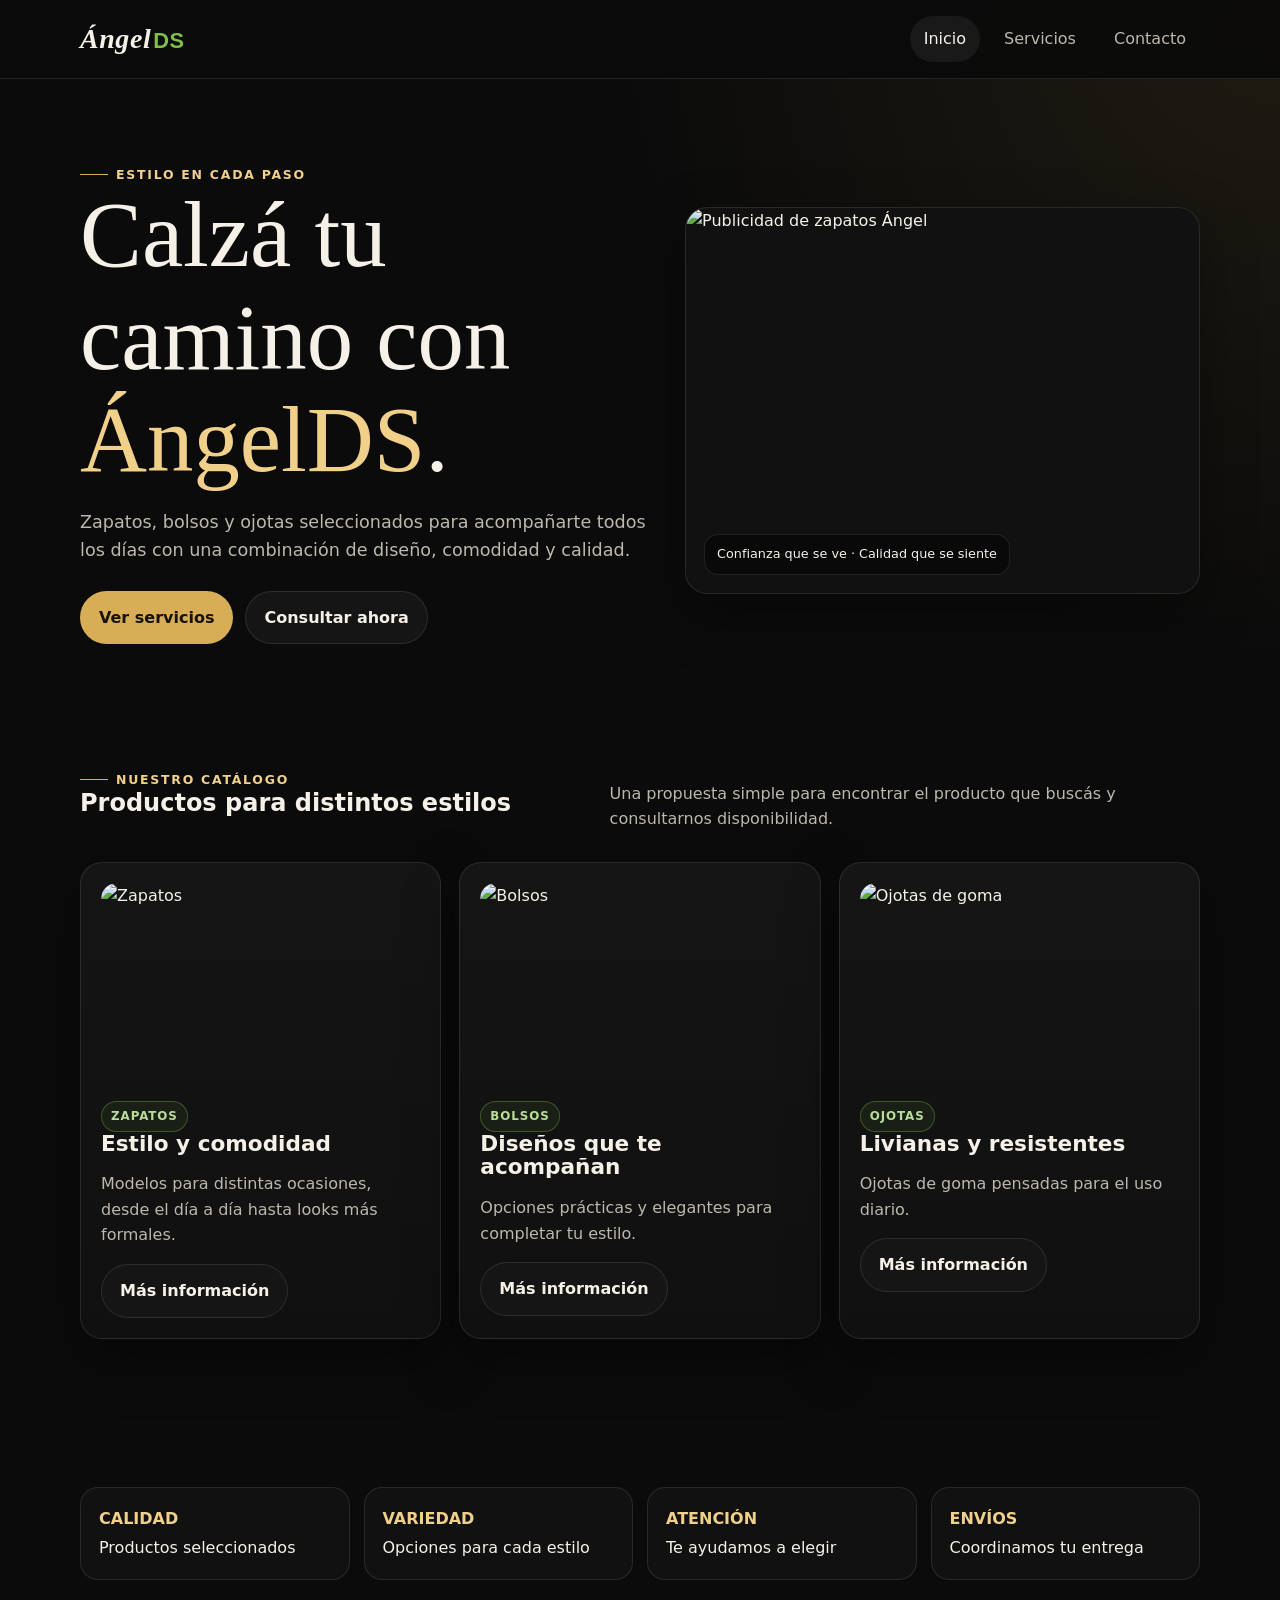
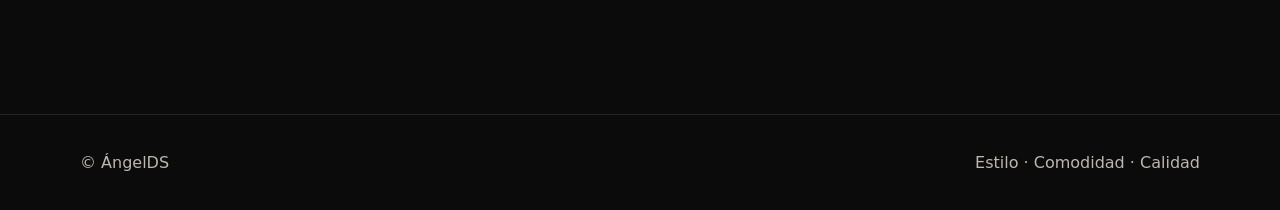
==== index.html @ 86d7da87 "Add files via upload" ====
<!doctype html><html lang="es"><head><meta charset="utf-8"><meta name="viewport" content="width=device-width,initial-scale=1"><meta name="description" content="ÁngelDS — zapatos, bolsos y ojotas. Estilo, comodidad y calidad."><title>ÁngelDS | Inicio</title><link rel="stylesheet" href="styles.css"></head><body>
<header class="site-header"><div class="container nav"><a class="brand" href="index.html">Ángel<span>DS</span></a><button class="menu-btn" aria-label="Abrir menú">☰</button><nav class="nav-links"><a class="active" href="index.html">Inicio</a><a href="servicios.html">Servicios</a><a href="contacto.html">Contacto</a></nav></div></header>
<main>
<section class="hero"><div class="container hero-grid"><div><span class="eyebrow">Estilo en cada paso</span><h1>Calzá tu camino con <span class="accent">ÁngelDS</span>.</h1><p class="lead">Zapatos, bolsos y ojotas seleccionados para acompañarte todos los días con una combinación de diseño, comodidad y calidad.</p><div class="actions"><a class="btn primary" href="servicios.html">Ver servicios</a><a class="btn secondary" href="contacto.html">Consultar ahora</a></div></div><div class="hero-card"><img src="assets/zapatos.png" alt="Publicidad de zapatos Ángel"><div class="hero-tag">Confianza que se ve · Calidad que se siente</div></div></div></section>
<section class="section"><div class="container"><div class="section-header"><div><span class="eyebrow">Nuestro catálogo</span><h2>Productos para distintos estilos</h2></div><p>Una propuesta simple para encontrar el producto que buscás y consultarnos disponibilidad.</p></div><div class="grid-3"><article class="card"><div class="card-media"><img src="assets/zapatos.png" alt="Zapatos"></div><span class="pill">Zapatos</span><h3>Estilo y comodidad</h3><p>Modelos para distintas ocasiones, desde el día a día hasta looks más formales.</p><a class="btn secondary" href="servicios.html#zapatos">Más información</a></article><article class="card"><div class="card-media"><img src="assets/bolsos.png" alt="Bolsos"></div><span class="pill">Bolsos</span><h3>Diseños que te acompañan</h3><p>Opciones prácticas y elegantes para completar tu estilo.</p><a class="btn secondary" href="servicios.html#bolsos">Más información</a></article><article class="card"><div class="card-media"><img src="assets/ojotas.png" alt="Ojotas de goma"></div><span class="pill">Ojotas</span><h3>Livianas y resistentes</h3><p>Ojotas de goma pensadas para el uso diario.</p><a class="btn secondary" href="servicios.html#ojotas">Más información</a></article></div></div></section>
<section class="section"><div class="container"><div class="benefits"><div class="benefit"><strong>CALIDAD</strong><span>Productos seleccionados</span></div><div class="benefit"><strong>VARIEDAD</strong><span>Opciones para cada estilo</span></div><div class="benefit"><strong>ATENCIÓN</strong><span>Te ayudamos a elegir</span></div><div class="benefit"><strong>ENVÍOS</strong><span>Coordinamos tu entrega</span></div></div></div></section>
</main><footer class="footer"><div class="container footer-row"><span>© ÁngelDS</span><span>Estilo · Comodidad · Calidad</span></div></footer><script src="script.js"></script></body></html>
---- styles.css ----
:root{--bg:#0b0b0b;--panel:#141414;--text:#f6f1e8;--muted:#bdb7ad;--gold:#d7ad55;--gold2:#f1d08a;--green:#7fbf49;--line:rgba(255,255,255,.1);--radius:22px;--shadow:0 20px 55px rgba(0,0,0,.35)}
*{box-sizing:border-box}html{scroll-behavior:smooth}body{margin:0;font-family:Inter,system-ui,-apple-system,Segoe UI,Roboto,Arial,sans-serif;background:radial-gradient(circle at top right,rgba(215,173,85,.1),transparent 30%),var(--bg);color:var(--text);line-height:1.6}a{text-decoration:none;color:inherit}img{max-width:100%;display:block}button,input,textarea{font:inherit}.container{width:min(1120px,92vw);margin-inline:auto}.site-header{position:sticky;top:0;z-index:30;background:rgba(11,11,11,.9);backdrop-filter:blur(14px);border-bottom:1px solid var(--line)}.nav{min-height:78px;display:flex;align-items:center;justify-content:space-between;gap:20px}.brand{font-family:Georgia,serif;font-size:1.75rem;font-style:italic;font-weight:700;letter-spacing:.02em}.brand span{color:var(--green);font-style:normal;font-family:Inter,sans-serif;font-size:.78em;margin-left:2px}.nav-links{display:flex;gap:10px;align-items:center}.nav-links a{padding:10px 14px;border-radius:999px;color:var(--muted)}.nav-links a:hover,.nav-links a.active{background:#191919;color:var(--text)}.menu-btn{display:none;background:#191919;color:var(--text);border:1px solid var(--line);border-radius:12px;padding:10px 12px}
.hero{padding:78px 0 44px}.hero-grid{display:grid;grid-template-columns:1.05fr .95fr;gap:36px;align-items:center}.eyebrow{display:inline-flex;align-items:center;gap:8px;color:var(--gold2);text-transform:uppercase;letter-spacing:.14em;font-size:.78rem;font-weight:700}.eyebrow:before{content:"";width:28px;height:1px;background:var(--gold)}h1,h2,h3{line-height:1.1;margin:0 0 16px}h1{font-family:Georgia,serif;font-size:clamp(3rem,8vw,5.8rem);font-weight:500}.accent{color:var(--gold2)}.lead{font-size:1.1rem;color:var(--muted);max-width:58ch}.actions{display:flex;gap:12px;flex-wrap:wrap;margin-top:26px}.btn{display:inline-flex;justify-content:center;align-items:center;padding:13px 18px;border-radius:999px;font-weight:800;border:1px solid var(--line)}.btn.primary{background:var(--gold);color:#17120a;border-color:transparent}.btn.secondary{background:#151515}.hero-card{position:relative;border-radius:var(--radius);overflow:hidden;box-shadow:var(--shadow);border:1px solid var(--line);background:#111}.hero-card img{aspect-ratio:4/3;object-fit:cover;filter:saturate(.95)}.hero-tag{position:absolute;left:18px;bottom:18px;background:rgba(8,8,8,.82);border:1px solid var(--line);padding:9px 12px;border-radius:14px;font-size:.8rem}
.section{padding:74px 0}.section-header{display:flex;justify-content:space-between;gap:20px;align-items:end;margin-bottom:30px}.section-header p{margin:0;color:var(--muted);max-width:58ch}.grid-3{display:grid;grid-template-columns:repeat(3,1fr);gap:18px}.card{background:linear-gradient(180deg,#151515,#101010);border:1px solid var(--line);border-radius:var(--radius);padding:20px;box-shadow:var(--shadow)}.card-media{border-radius:16px;overflow:hidden;margin-bottom:18px}.card-media img{aspect-ratio:16/10;object-fit:cover}.card h3{font-size:1.35rem}.card p{color:var(--muted);margin:0 0 16px}.pill{display:inline-block;border:1px solid rgba(127,191,73,.35);color:#b8dc9a;background:rgba(127,191,73,.08);padding:5px 9px;border-radius:999px;font-size:.74rem;font-weight:800;text-transform:uppercase;letter-spacing:.08em}.benefits{display:grid;grid-template-columns:repeat(4,1fr);gap:14px}.benefit{padding:18px;border:1px solid var(--line);border-radius:18px;background:#111}.benefit strong{display:block;color:var(--gold2);margin-bottom:4px}.split{display:grid;grid-template-columns:1fr 1fr;gap:28px;align-items:center}.image-stack{display:grid;grid-template-columns:1fr 1fr;gap:12px}.image-stack img{border-radius:18px;aspect-ratio:1/1;object-fit:cover;border:1px solid var(--line)}.image-stack img:first-child{grid-column:span 2;aspect-ratio:16/8}.quote{border-left:3px solid var(--gold);padding-left:18px;color:#ddd}
.page-hero{padding:62px 0 25px}.page-hero h1{font-size:clamp(2.7rem,6vw,4.7rem)}.service-list{display:grid;grid-template-columns:repeat(3,1fr);gap:18px}.service-card{padding:24px;border-radius:20px;background:#121212;border:1px solid var(--line)}.service-icon{width:46px;height:46px;display:grid;place-items:center;border-radius:14px;background:#1a1a1a;color:var(--gold2);margin-bottom:16px;font-weight:900}.service-card ul{padding-left:18px;color:var(--muted)}
.contact-grid{display:grid;grid-template-columns:.85fr 1.15fr;gap:24px}.contact-panel{padding:24px;border-radius:var(--radius);background:#121212;border:1px solid var(--line)}.contact-item{padding:14px 0;border-bottom:1px solid var(--line)}.contact-item:last-child{border-bottom:0}.contact-item small{display:block;color:var(--muted);margin-bottom:3px}.form{display:grid;gap:14px}.field{display:grid;gap:7px}.field label{font-size:.9rem;color:#ded9d0}.field input,.field textarea{width:100%;background:#0d0d0d;color:var(--text);border:1px solid var(--line);border-radius:13px;padding:12px 14px;outline:none}.field input:focus,.field textarea:focus{border-color:var(--gold)}.field textarea{min-height:140px;resize:vertical}.status{min-height:22px;font-size:.9rem;color:var(--muted)}
.footer{padding:35px 0;border-top:1px solid var(--line);margin-top:60px}.footer-row{display:flex;justify-content:space-between;gap:20px;align-items:center;color:var(--muted)}
@media (max-width:800px){.nav-links{display:none;position:absolute;top:78px;left:4vw;right:4vw;background:#111;border:1px solid var(--line);border-radius:18px;padding:10px;flex-direction:column;align-items:stretch}.nav-links.open{display:flex}.nav-links a{padding:12px}.menu-btn{display:inline-block}.hero-grid,.split,.contact-grid{grid-template-columns:1fr}.grid-3,.service-list{grid-template-columns:1fr}.benefits{grid-template-columns:1fr 1fr}.hero{padding-top:48px}.section{padding:55px 0}.footer-row{flex-direction:column;align-items:flex-start}}
@media (max-width:520px){.benefits{grid-template-columns:1fr}.actions .btn{width:100%}.brand{font-size:1.55rem}}
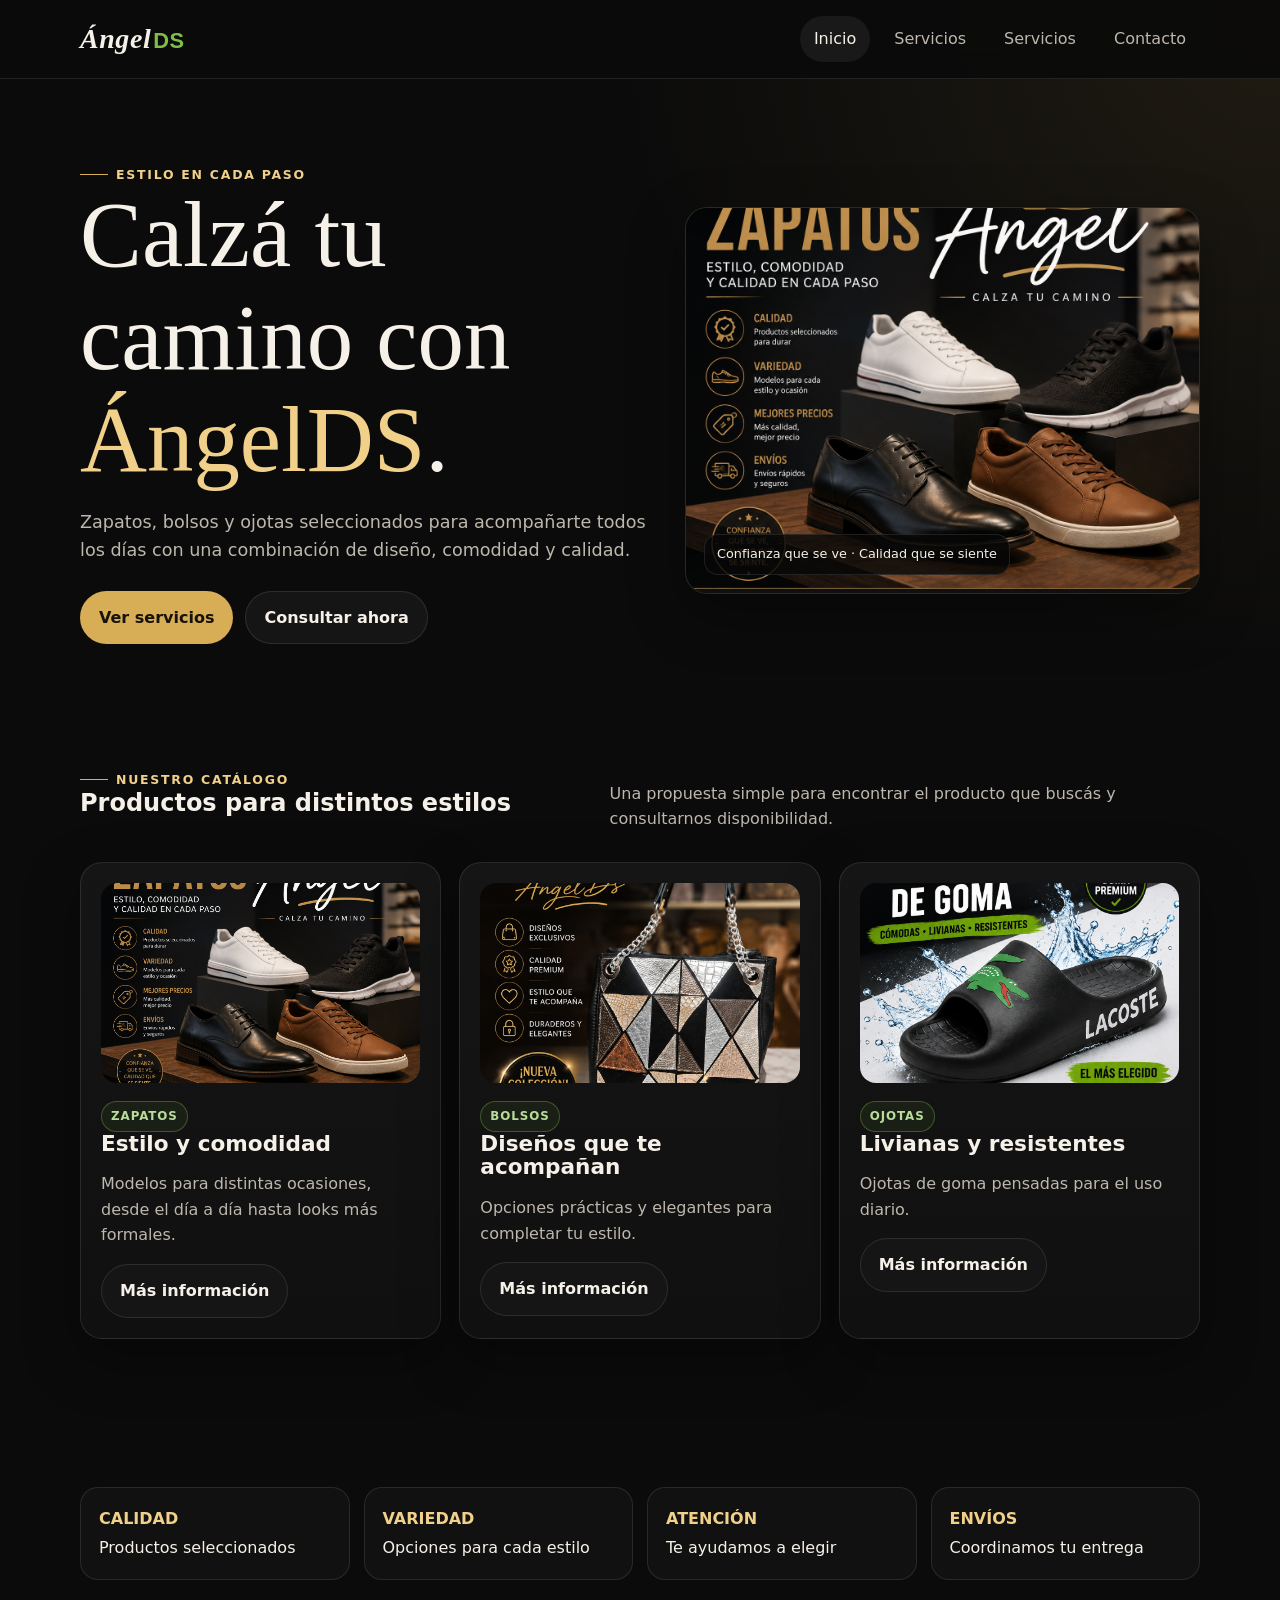
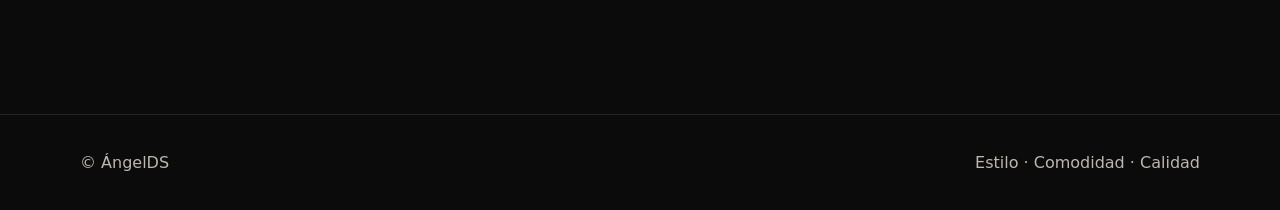
==== commit 871adb2b: "Update index.html" ====
--- a/index.html
+++ b/index.html
@@ -1,5 +1,5 @@
 <!doctype html><html lang="es"><head><meta charset="utf-8"><meta name="viewport" content="width=device-width,initial-scale=1"><meta name="description" content="ÁngelDS — zapatos, bolsos y ojotas. Estilo, comodidad y calidad."><title>ÁngelDS | Inicio</title><link rel="stylesheet" href="styles.css"></head><body>
-<header class="site-header"><div class="container nav"><a class="brand" href="index.html">Ángel<span>DS</span></a><button class="menu-btn" aria-label="Abrir menú">☰</button><nav class="nav-links"><a class="active" href="index.html">Inicio</a><a href="servicios.html">Servicios</a><a href="contacto.html">Contacto</a></nav></div></header>
+<header class="site-header"><div class="container nav"><a class="brand" href="index.html">Ángel<span>DS</span></a><button class="menu-btn" aria-label="Abrir menú">☰</button><nav class="nav-links"><a class="active" href="index.html">Inicio</a><a href="servicios.html">Servicios</a><a href="carrito_venta.html">Servicios</a><a href="contacto.html">Contacto</a></nav></div></header>
 <main>
 <section class="hero"><div class="container hero-grid"><div><span class="eyebrow">Estilo en cada paso</span><h1>Calzá tu camino con <span class="accent">ÁngelDS</span>.</h1><p class="lead">Zapatos, bolsos y ojotas seleccionados para acompañarte todos los días con una combinación de diseño, comodidad y calidad.</p><div class="actions"><a class="btn primary" href="servicios.html">Ver servicios</a><a class="btn secondary" href="contacto.html">Consultar ahora</a></div></div><div class="hero-card"><img src="assets/zapatos.png" alt="Publicidad de zapatos Ángel"><div class="hero-tag">Confianza que se ve · Calidad que se siente</div></div></div></section>
 <section class="section"><div class="container"><div class="section-header"><div><span class="eyebrow">Nuestro catálogo</span><h2>Productos para distintos estilos</h2></div><p>Una propuesta simple para encontrar el producto que buscás y consultarnos disponibilidad.</p></div><div class="grid-3"><article class="card"><div class="card-media"><img src="assets/zapatos.png" alt="Zapatos"></div><span class="pill">Zapatos</span><h3>Estilo y comodidad</h3><p>Modelos para distintas ocasiones, desde el día a día hasta looks más formales.</p><a class="btn secondary" href="servicios.html#zapatos">Más información</a></article><article class="card"><div class="card-media"><img src="assets/bolsos.png" alt="Bolsos"></div><span class="pill">Bolsos</span><h3>Diseños que te acompañan</h3><p>Opciones prácticas y elegantes para completar tu estilo.</p><a class="btn secondary" href="servicios.html#bolsos">Más información</a></article><article class="card"><div class="card-media"><img src="assets/ojotas.png" alt="Ojotas de goma"></div><span class="pill">Ojotas</span><h3>Livianas y resistentes</h3><p>Ojotas de goma pensadas para el uso diario.</p><a class="btn secondary" href="servicios.html#ojotas">Más información</a></article></div></div></section>
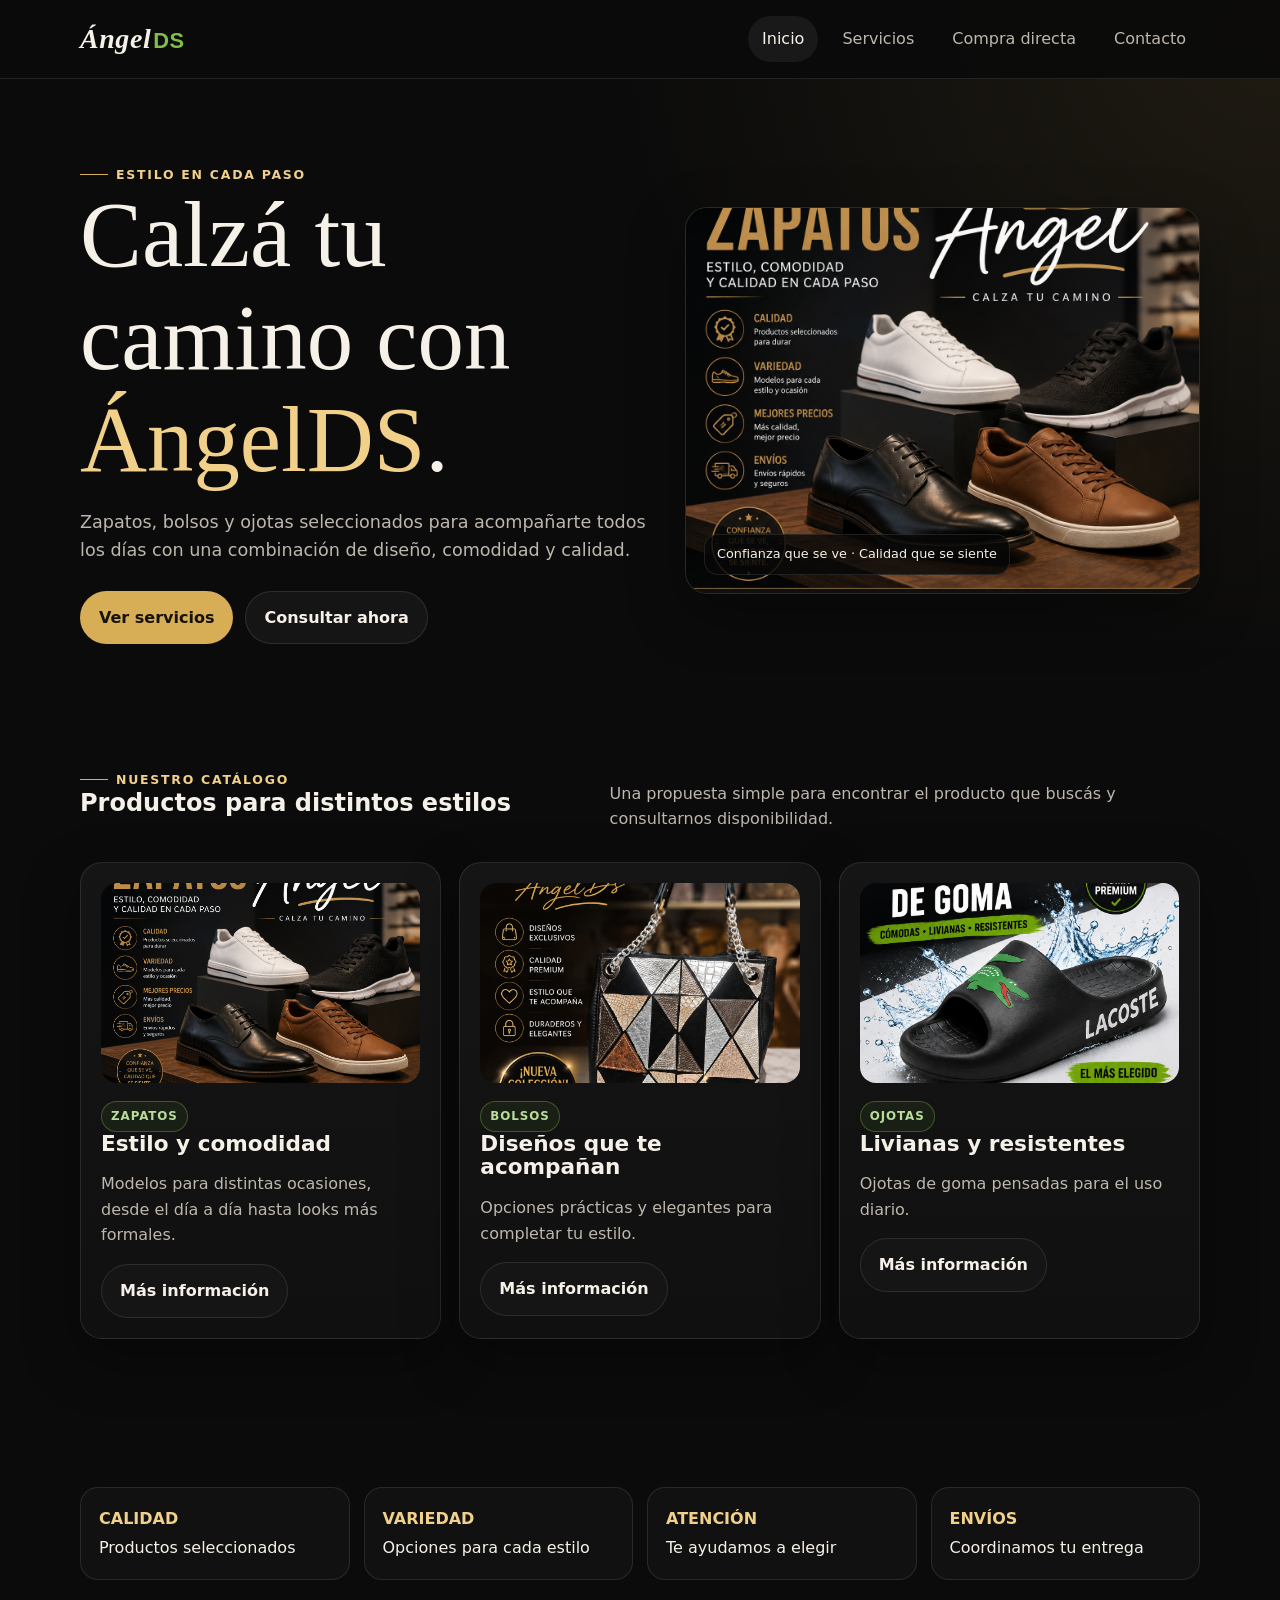
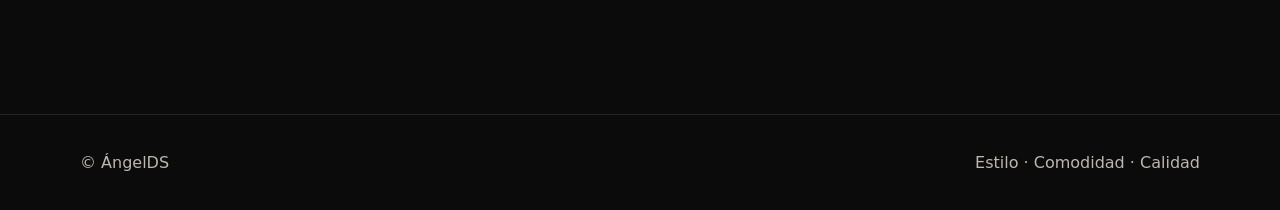
==== commit 906e7e6a: "Update index.html" ====
--- a/index.html
+++ b/index.html
@@ -1,5 +1,5 @@
 <!doctype html><html lang="es"><head><meta charset="utf-8"><meta name="viewport" content="width=device-width,initial-scale=1"><meta name="description" content="ÁngelDS — zapatos, bolsos y ojotas. Estilo, comodidad y calidad."><title>ÁngelDS | Inicio</title><link rel="stylesheet" href="styles.css"></head><body>
-<header class="site-header"><div class="container nav"><a class="brand" href="index.html">Ángel<span>DS</span></a><button class="menu-btn" aria-label="Abrir menú">☰</button><nav class="nav-links"><a class="active" href="index.html">Inicio</a><a href="servicios.html">Servicios</a><a href="carrito_venta.html">Servicios</a><a href="contacto.html">Contacto</a></nav></div></header>
+<header class="site-header"><div class="container nav"><a class="brand" href="index.html">Ángel<span>DS</span></a><button class="menu-btn" aria-label="Abrir menú">☰</button><nav class="nav-links"><a class="active" href="index.html">Inicio</a><a href="servicios.html">Servicios</a><a href="carrito_venta.html">Compra directa</a><a href="contacto.html">Contacto</a></nav></div></header>
 <main>
 <section class="hero"><div class="container hero-grid"><div><span class="eyebrow">Estilo en cada paso</span><h1>Calzá tu camino con <span class="accent">ÁngelDS</span>.</h1><p class="lead">Zapatos, bolsos y ojotas seleccionados para acompañarte todos los días con una combinación de diseño, comodidad y calidad.</p><div class="actions"><a class="btn primary" href="servicios.html">Ver servicios</a><a class="btn secondary" href="contacto.html">Consultar ahora</a></div></div><div class="hero-card"><img src="assets/zapatos.png" alt="Publicidad de zapatos Ángel"><div class="hero-tag">Confianza que se ve · Calidad que se siente</div></div></div></section>
 <section class="section"><div class="container"><div class="section-header"><div><span class="eyebrow">Nuestro catálogo</span><h2>Productos para distintos estilos</h2></div><p>Una propuesta simple para encontrar el producto que buscás y consultarnos disponibilidad.</p></div><div class="grid-3"><article class="card"><div class="card-media"><img src="assets/zapatos.png" alt="Zapatos"></div><span class="pill">Zapatos</span><h3>Estilo y comodidad</h3><p>Modelos para distintas ocasiones, desde el día a día hasta looks más formales.</p><a class="btn secondary" href="servicios.html#zapatos">Más información</a></article><article class="card"><div class="card-media"><img src="assets/bolsos.png" alt="Bolsos"></div><span class="pill">Bolsos</span><h3>Diseños que te acompañan</h3><p>Opciones prácticas y elegantes para completar tu estilo.</p><a class="btn secondary" href="servicios.html#bolsos">Más información</a></article><article class="card"><div class="card-media"><img src="assets/ojotas.png" alt="Ojotas de goma"></div><span class="pill">Ojotas</span><h3>Livianas y resistentes</h3><p>Ojotas de goma pensadas para el uso diario.</p><a class="btn secondary" href="servicios.html#ojotas">Más información</a></article></div></div></section>
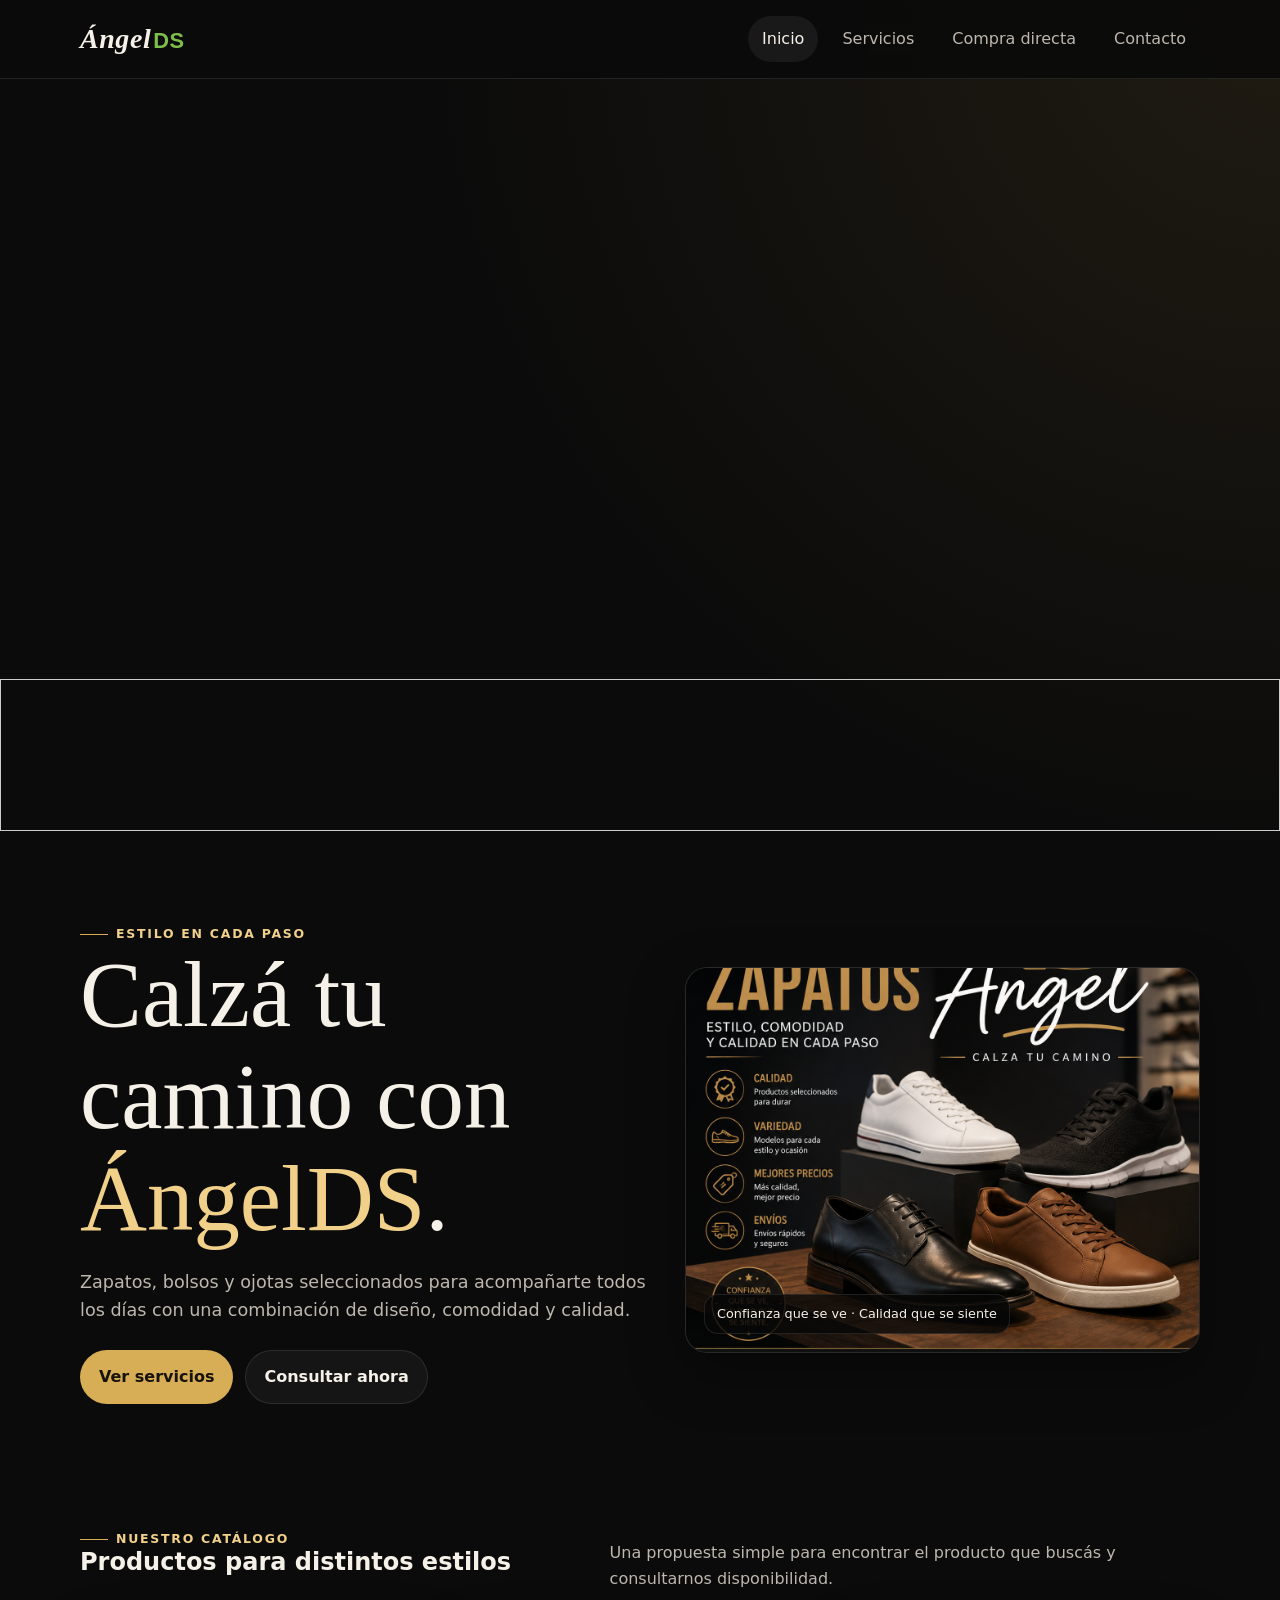
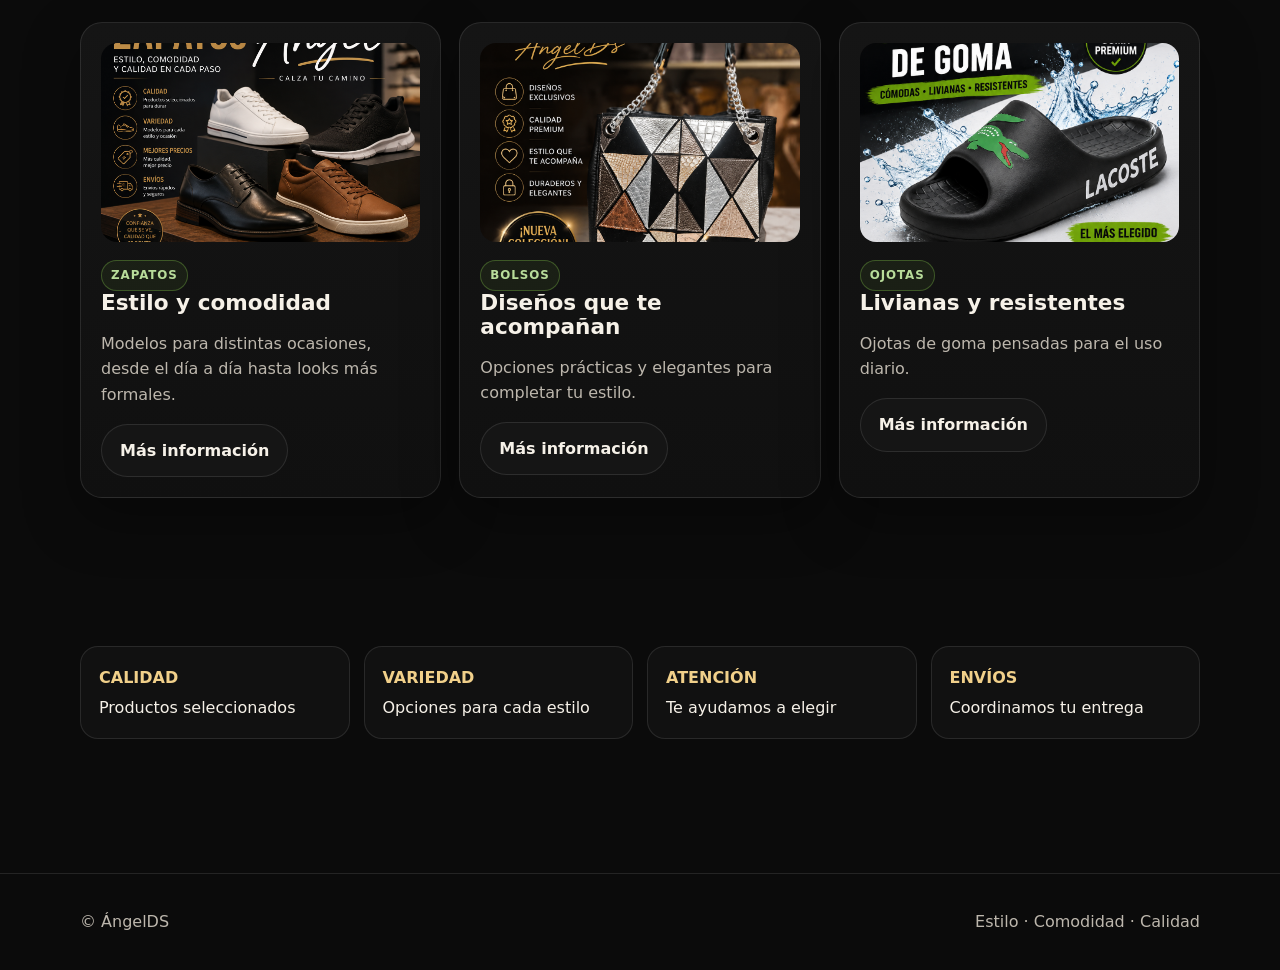
==== commit c5d0946b: "Update index.html" ====
--- a/index.html
+++ b/index.html
@@ -1,5 +1,15 @@
 <!doctype html><html lang="es"><head><meta charset="utf-8"><meta name="viewport" content="width=device-width,initial-scale=1"><meta name="description" content="ÁngelDS — zapatos, bolsos y ojotas. Estilo, comodidad y calidad."><title>ÁngelDS | Inicio</title><link rel="stylesheet" href="styles.css"></head><body>
 <header class="site-header"><div class="container nav"><a class="brand" href="index.html">Ángel<span>DS</span></a><button class="menu-btn" aria-label="Abrir menú">☰</button><nav class="nav-links"><a class="active" href="index.html">Inicio</a><a href="servicios.html">Servicios</a><a href="carrito_venta.html">Compra directa</a><a href="contacto.html">Contacto</a></nav></div></header>
+<div style="width: 100%; height: 600px; border: none;"></div>
+  <iframe 
+    src="https://airtable.com/apphTiEX5YbFkHLrJ/shrWxEs6ziIQ00KW8/embed" 
+    frameborder="0" 
+    onmousewheel="" 
+    width="100%" 
+    height="100%" 
+    style="background: transparent; border: 1px solid #ccc;">
+  </iframe>
+
 <main>
 <section class="hero"><div class="container hero-grid"><div><span class="eyebrow">Estilo en cada paso</span><h1>Calzá tu camino con <span class="accent">ÁngelDS</span>.</h1><p class="lead">Zapatos, bolsos y ojotas seleccionados para acompañarte todos los días con una combinación de diseño, comodidad y calidad.</p><div class="actions"><a class="btn primary" href="servicios.html">Ver servicios</a><a class="btn secondary" href="contacto.html">Consultar ahora</a></div></div><div class="hero-card"><img src="assets/zapatos.png" alt="Publicidad de zapatos Ángel"><div class="hero-tag">Confianza que se ve · Calidad que se siente</div></div></div></section>
 <section class="section"><div class="container"><div class="section-header"><div><span class="eyebrow">Nuestro catálogo</span><h2>Productos para distintos estilos</h2></div><p>Una propuesta simple para encontrar el producto que buscás y consultarnos disponibilidad.</p></div><div class="grid-3"><article class="card"><div class="card-media"><img src="assets/zapatos.png" alt="Zapatos"></div><span class="pill">Zapatos</span><h3>Estilo y comodidad</h3><p>Modelos para distintas ocasiones, desde el día a día hasta looks más formales.</p><a class="btn secondary" href="servicios.html#zapatos">Más información</a></article><article class="card"><div class="card-media"><img src="assets/bolsos.png" alt="Bolsos"></div><span class="pill">Bolsos</span><h3>Diseños que te acompañan</h3><p>Opciones prácticas y elegantes para completar tu estilo.</p><a class="btn secondary" href="servicios.html#bolsos">Más información</a></article><article class="card"><div class="card-media"><img src="assets/ojotas.png" alt="Ojotas de goma"></div><span class="pill">Ojotas</span><h3>Livianas y resistentes</h3><p>Ojotas de goma pensadas para el uso diario.</p><a class="btn secondary" href="servicios.html#ojotas">Más información</a></article></div></div></section>
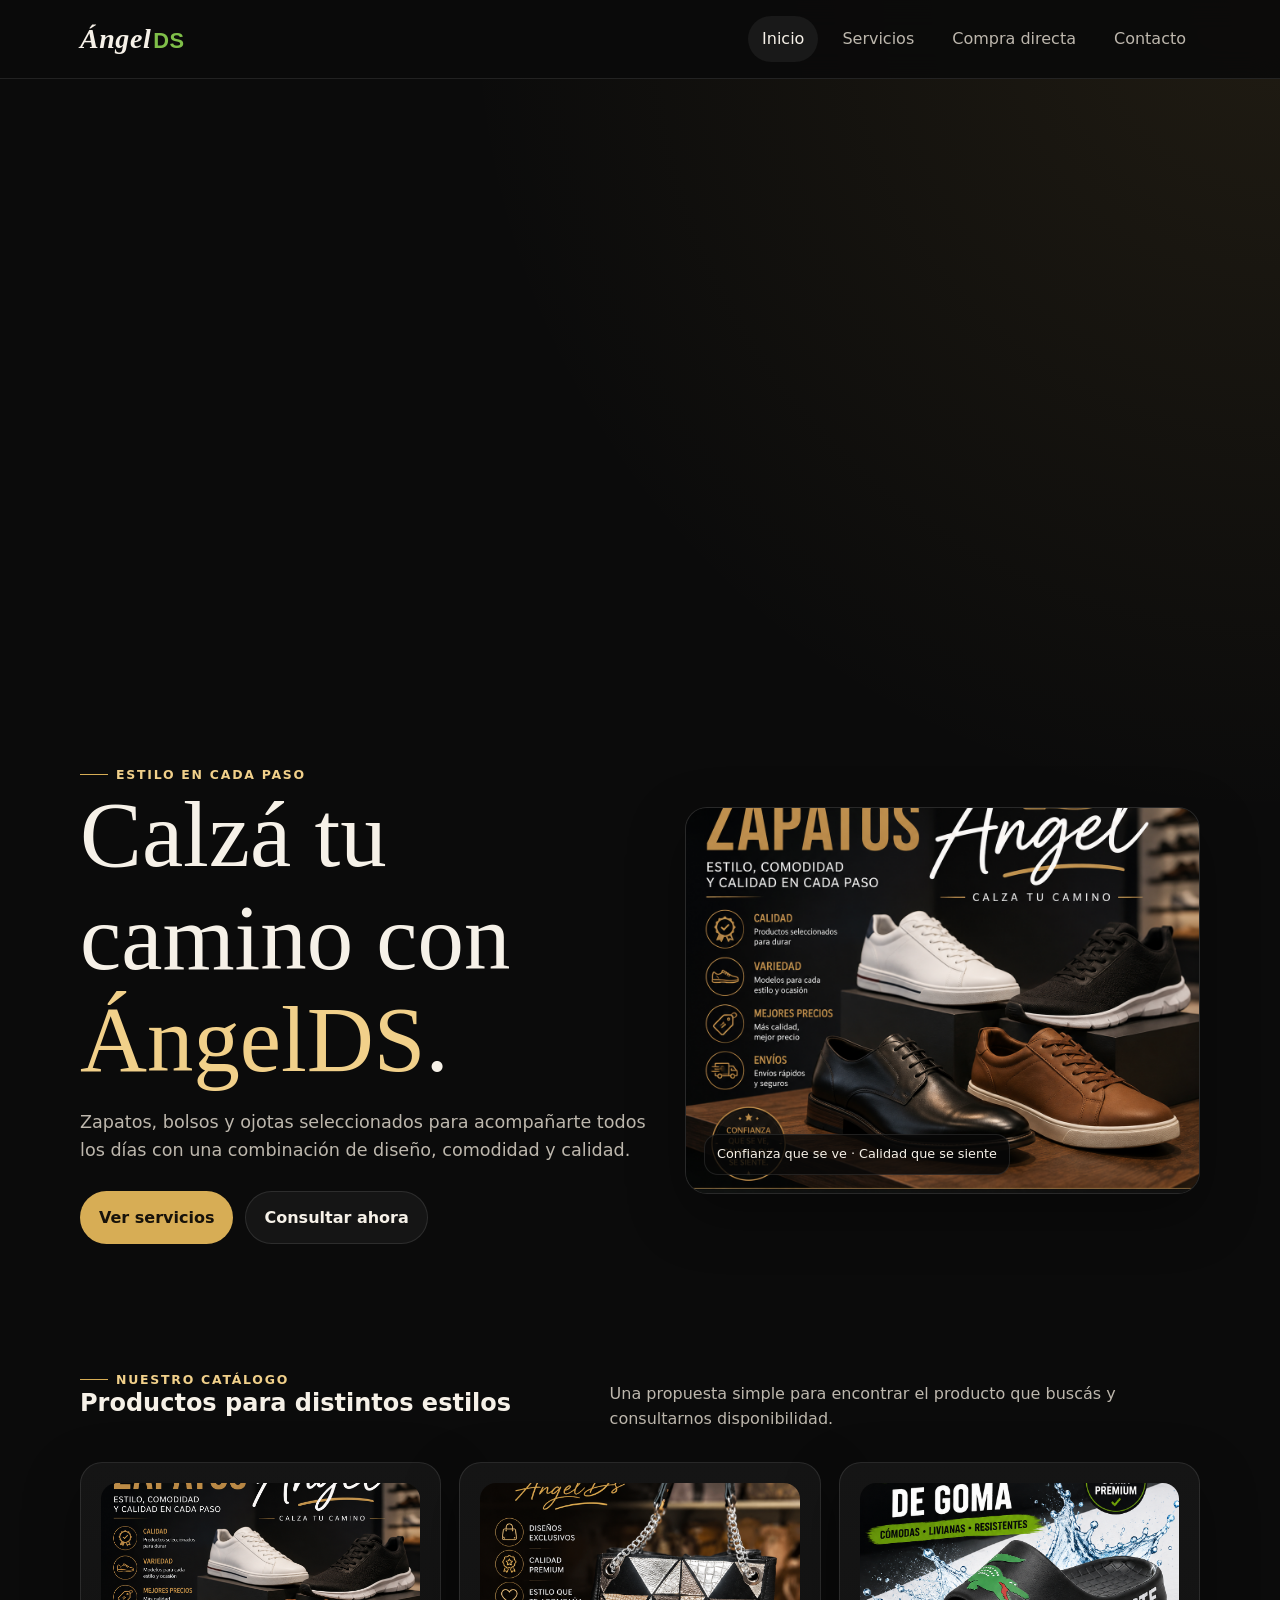
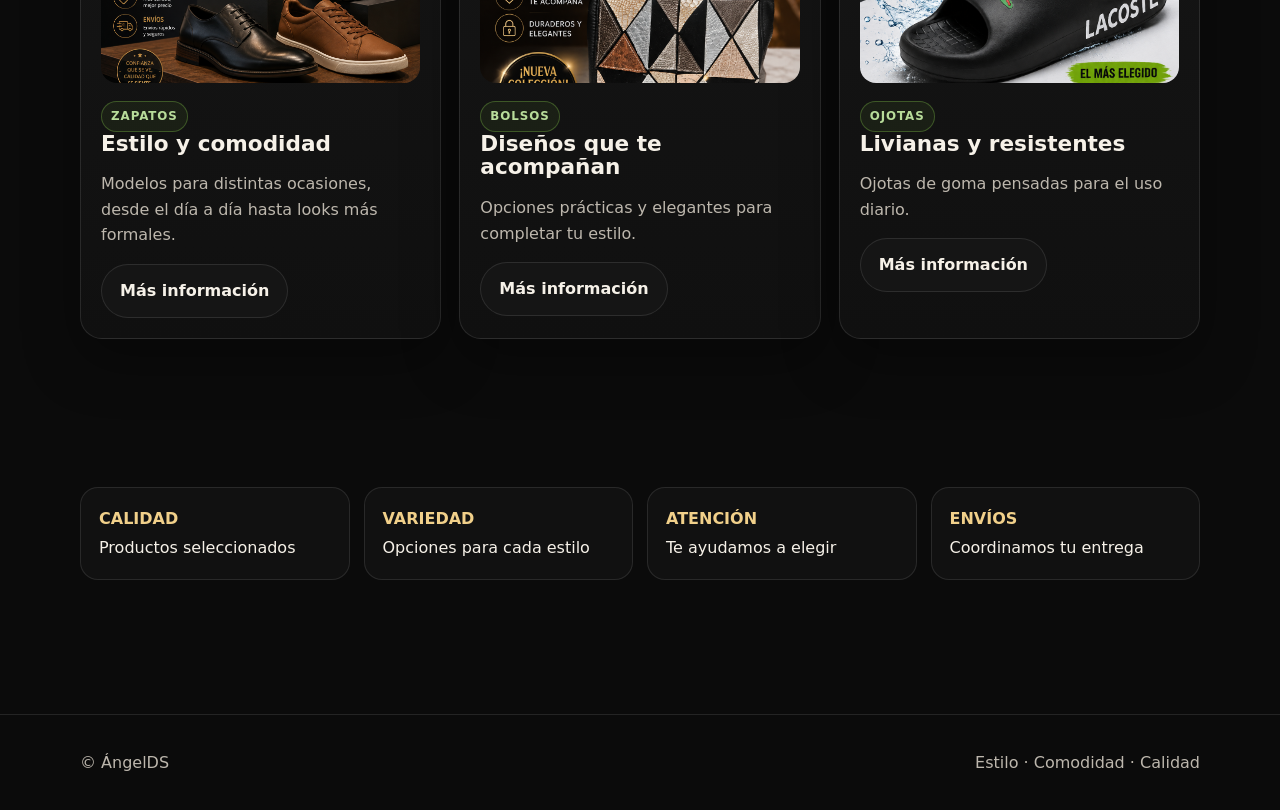
==== commit c53f0ab8: "Update index.html" ====
--- a/index.html
+++ b/index.html
@@ -1,14 +1,6 @@
 <!doctype html><html lang="es"><head><meta charset="utf-8"><meta name="viewport" content="width=device-width,initial-scale=1"><meta name="description" content="ÁngelDS — zapatos, bolsos y ojotas. Estilo, comodidad y calidad."><title>ÁngelDS | Inicio</title><link rel="stylesheet" href="styles.css"></head><body>
 <header class="site-header"><div class="container nav"><a class="brand" href="index.html">Ángel<span>DS</span></a><button class="menu-btn" aria-label="Abrir menú">☰</button><nav class="nav-links"><a class="active" href="index.html">Inicio</a><a href="servicios.html">Servicios</a><a href="carrito_venta.html">Compra directa</a><a href="contacto.html">Contacto</a></nav></div></header>
 <div style="width: 100%; height: 600px; border: none;"></div>
-  <iframe 
-    src="https://airtable.com/apphTiEX5YbFkHLrJ/shrWxEs6ziIQ00KW8/embed" 
-    frameborder="0" 
-    onmousewheel="" 
-    width="100%" 
-    height="100%" 
-    style="background: transparent; border: 1px solid #ccc;">
-  </iframe>
 
 <main>
 <section class="hero"><div class="container hero-grid"><div><span class="eyebrow">Estilo en cada paso</span><h1>Calzá tu camino con <span class="accent">ÁngelDS</span>.</h1><p class="lead">Zapatos, bolsos y ojotas seleccionados para acompañarte todos los días con una combinación de diseño, comodidad y calidad.</p><div class="actions"><a class="btn primary" href="servicios.html">Ver servicios</a><a class="btn secondary" href="contacto.html">Consultar ahora</a></div></div><div class="hero-card"><img src="assets/zapatos.png" alt="Publicidad de zapatos Ángel"><div class="hero-tag">Confianza que se ve · Calidad que se siente</div></div></div></section>
